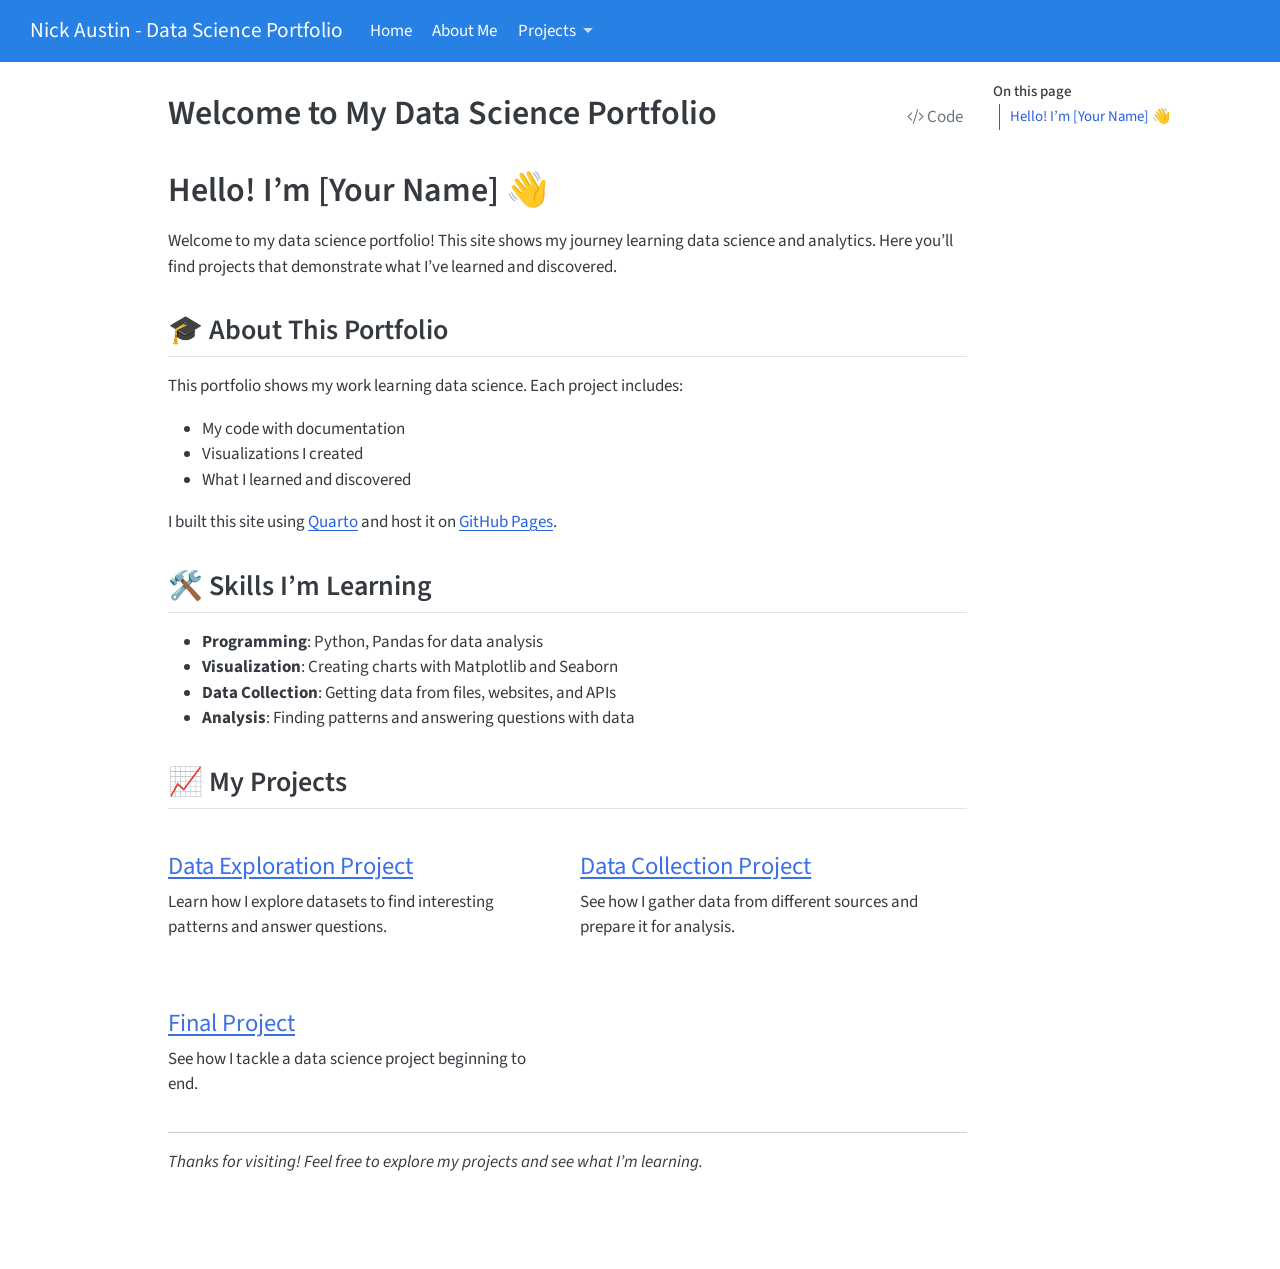
==== docs/index.html @ 503a056e "Updated name + basic info" ====
<!DOCTYPE html>
<html xmlns="http://www.w3.org/1999/xhtml" lang="en" xml:lang="en"><head>

<meta charset="utf-8">
<meta name="generator" content="quarto-1.8.27">

<meta name="viewport" content="width=device-width, initial-scale=1.0, user-scalable=yes">


<title>Welcome to My Data Science Portfolio – Nick Austin - Data Science Portfolio</title>
<style>
code{white-space: pre-wrap;}
span.smallcaps{font-variant: small-caps;}
div.columns{display: flex; gap: min(4vw, 1.5em);}
div.column{flex: auto; overflow-x: auto;}
div.hanging-indent{margin-left: 1.5em; text-indent: -1.5em;}
ul.task-list{list-style: none;}
ul.task-list li input[type="checkbox"] {
  width: 0.8em;
  margin: 0 0.8em 0.2em -1em; /* quarto-specific, see https://github.com/quarto-dev/quarto-cli/issues/4556 */ 
  vertical-align: middle;
}
/* CSS for syntax highlighting */
html { -webkit-text-size-adjust: 100%; }
pre > code.sourceCode { white-space: pre; position: relative; }
pre > code.sourceCode > span { display: inline-block; line-height: 1.25; }
pre > code.sourceCode > span:empty { height: 1.2em; }
.sourceCode { overflow: visible; }
code.sourceCode > span { color: inherit; text-decoration: inherit; }
div.sourceCode { margin: 1em 0; }
pre.sourceCode { margin: 0; }
@media screen {
div.sourceCode { overflow: auto; }
}
@media print {
pre > code.sourceCode { white-space: pre-wrap; }
pre > code.sourceCode > span { text-indent: -5em; padding-left: 5em; }
}
pre.numberSource code
  { counter-reset: source-line 0; }
pre.numberSource code > span
  { position: relative; left: -4em; counter-increment: source-line; }
pre.numberSource code > span > a:first-child::before
  { content: counter(source-line);
    position: relative; left: -1em; text-align: right; vertical-align: baseline;
    border: none; display: inline-block;
    -webkit-touch-callout: none; -webkit-user-select: none;
    -khtml-user-select: none; -moz-user-select: none;
    -ms-user-select: none; user-select: none;
    padding: 0 4px; width: 4em;
  }
pre.numberSource { margin-left: 3em;  padding-left: 4px; }
div.sourceCode
  {   }
@media screen {
pre > code.sourceCode > span > a:first-child::before { text-decoration: underline; }
}
</style>


<script src="site_libs/quarto-nav/quarto-nav.js"></script>
<script src="site_libs/quarto-nav/headroom.min.js"></script>
<script src="site_libs/clipboard/clipboard.min.js"></script>
<script src="site_libs/quarto-search/autocomplete.umd.js"></script>
<script src="site_libs/quarto-search/fuse.min.js"></script>
<script src="site_libs/quarto-search/quarto-search.js"></script>
<meta name="quarto:offset" content="./">
<script src="site_libs/quarto-html/quarto.js" type="module"></script>
<script src="site_libs/quarto-html/tabsets/tabsets.js" type="module"></script>
<script src="site_libs/quarto-html/axe/axe-check.js" type="module"></script>
<script src="site_libs/quarto-html/popper.min.js"></script>
<script src="site_libs/quarto-html/tippy.umd.min.js"></script>
<script src="site_libs/quarto-html/anchor.min.js"></script>
<link href="site_libs/quarto-html/tippy.css" rel="stylesheet">
<link href="site_libs/quarto-html/quarto-syntax-highlighting-ed96de9b727972fe78a7b5d16c58bf87.css" rel="stylesheet" id="quarto-text-highlighting-styles">
<script src="site_libs/bootstrap/bootstrap.min.js"></script>
<link href="site_libs/bootstrap/bootstrap-icons.css" rel="stylesheet">
<link href="site_libs/bootstrap/bootstrap-f245066ca199b7326ac6b360085ddf3a.min.css" rel="stylesheet" append-hash="true" id="quarto-bootstrap" data-mode="light">
<script id="quarto-search-options" type="application/json">{
  "location": "navbar",
  "copy-button": false,
  "collapse-after": 3,
  "panel-placement": "end",
  "type": "overlay",
  "limit": 50,
  "keyboard-shortcut": [
    "f",
    "/",
    "s"
  ],
  "show-item-context": false,
  "language": {
    "search-no-results-text": "No results",
    "search-matching-documents-text": "matching documents",
    "search-copy-link-title": "Copy link to search",
    "search-hide-matches-text": "Hide additional matches",
    "search-more-match-text": "more match in this document",
    "search-more-matches-text": "more matches in this document",
    "search-clear-button-title": "Clear",
    "search-text-placeholder": "",
    "search-detached-cancel-button-title": "Cancel",
    "search-submit-button-title": "Submit",
    "search-label": "Search"
  }
}</script>


<link rel="stylesheet" href="styles.css">
</head>

<body class="nav-fixed quarto-light">

<div id="quarto-search-results"></div>
  <header id="quarto-header" class="headroom fixed-top">
    <nav class="navbar navbar-expand-lg " data-bs-theme="dark">
      <div class="navbar-container container-fluid">
      <div class="navbar-brand-container mx-auto">
    <a class="navbar-brand" href="./index.html">
    <span class="navbar-title">Nick Austin - Data Science Portfolio</span>
    </a>
  </div>
            <div id="quarto-search" class="" title="Search"></div>
          <button class="navbar-toggler" type="button" data-bs-toggle="collapse" data-bs-target="#navbarCollapse" aria-controls="navbarCollapse" role="menu" aria-expanded="false" aria-label="Toggle navigation" onclick="if (window.quartoToggleHeadroom) { window.quartoToggleHeadroom(); }">
  <span class="navbar-toggler-icon"></span>
</button>
          <div class="collapse navbar-collapse" id="navbarCollapse">
            <ul class="navbar-nav navbar-nav-scroll me-auto">
  <li class="nav-item">
    <a class="nav-link active" href="./index.html" aria-current="page"> 
<span class="menu-text">Home</span></a>
  </li>  
  <li class="nav-item">
    <a class="nav-link" href="./about.html"> 
<span class="menu-text">About Me</span></a>
  </li>  
  <li class="nav-item dropdown ">
    <a class="nav-link dropdown-toggle" href="#" id="nav-menu-projects" role="link" data-bs-toggle="dropdown" aria-expanded="false">
 <span class="menu-text">Projects</span>
    </a>
    <ul class="dropdown-menu" aria-labelledby="nav-menu-projects">    
        <li>
    <a class="dropdown-item" href="./projects/index.md">
 <span class="dropdown-text">All Projects</span></a>
  </li>  
        <li><hr class="dropdown-divider"></li>
        <li>
    <a class="dropdown-item" href="./projects/eda.html">
 <span class="dropdown-text">Exploratory Data Analysis</span></a>
  </li>  
        <li>
    <a class="dropdown-item" href="./projects/data-acquisition.html">
 <span class="dropdown-text">Data Acquisition</span></a>
  </li>  
        <li>
    <a class="dropdown-item" href="./projects/final-project.html">
 <span class="dropdown-text">Final Project</span></a>
  </li>  
    </ul>
  </li>
</ul>
            <ul class="navbar-nav navbar-nav-scroll ms-auto">
  <li class="nav-item compact">
    <a class="nav-link" href="https://github.com/nraustin"> <i class="bi bi-github" role="img">
</i> 
<span class="menu-text"></span></a>
  </li>  
  <li class="nav-item compact">
    <a class="nav-link" href="https://linkedin.com/in/your-profile"> <i class="bi bi-linkedin" role="img">
</i> 
<span class="menu-text"></span></a>
  </li>  
</ul>
          </div> <!-- /navcollapse -->
            <div class="quarto-navbar-tools">
</div>
      </div> <!-- /container-fluid -->
    </nav>
</header>
<!-- content -->
<div id="quarto-content" class="quarto-container page-columns page-rows-contents page-layout-article page-navbar">
<!-- sidebar -->
<!-- margin-sidebar -->
    <div id="quarto-margin-sidebar" class="sidebar margin-sidebar">
        <nav id="TOC" role="doc-toc" class="toc-active">
    <h2 id="toc-title">On this page</h2>
   
  <ul>
  <li><a href="#hello-im-your-name" id="toc-hello-im-your-name" class="nav-link active" data-scroll-target="#hello-im-your-name">Hello! I’m [Your Name] 👋</a>
  <ul class="collapse">
  <li><a href="#about-this-portfolio" id="toc-about-this-portfolio" class="nav-link" data-scroll-target="#about-this-portfolio">🎓 About This Portfolio</a></li>
  <li><a href="#skills-im-learning" id="toc-skills-im-learning" class="nav-link" data-scroll-target="#skills-im-learning">🛠️ Skills I’m Learning</a></li>
  <li><a href="#my-projects" id="toc-my-projects" class="nav-link" data-scroll-target="#my-projects">📈 My Projects</a></li>
  </ul></li>
  </ul>
</nav>
    </div>
<!-- main -->
<main class="content" id="quarto-document-content">

<header id="title-block-header" class="quarto-title-block default">
<div class="quarto-title">
<div class="quarto-title-block"><div><h1 class="title">Welcome to My Data Science Portfolio</h1><button type="button" class="btn code-tools-button" id="quarto-code-tools-source"><i class="bi"></i> Code</button></div></div>
</div>



<div class="quarto-title-meta">

    
  
    
  </div>
  


</header>


<section id="hello-im-your-name" class="level1">
<h1>Hello! I’m [Your Name] 👋</h1>
<p>Welcome to my data science portfolio! This site shows my journey learning data science and analytics. Here you’ll find projects that demonstrate what I’ve learned and discovered.</p>
<section id="about-this-portfolio" class="level2">
<h2 class="anchored" data-anchor-id="about-this-portfolio">🎓 About This Portfolio</h2>
<p>This portfolio shows my work learning data science. Each project includes:</p>
<ul>
<li>My code with documentation</li>
<li>Visualizations I created</li>
<li>What I learned and discovered</li>
</ul>
<p>I built this site using <a href="https://quarto.org/">Quarto</a> and host it on <a href="https://pages.github.com/">GitHub Pages</a>.</p>
</section>
<section id="skills-im-learning" class="level2">
<h2 class="anchored" data-anchor-id="skills-im-learning">🛠️ Skills I’m Learning</h2>
<ul>
<li><strong>Programming</strong>: Python, Pandas for data analysis</li>
<li><strong>Visualization</strong>: Creating charts with Matplotlib and Seaborn</li>
<li><strong>Data Collection</strong>: Getting data from files, websites, and APIs</li>
<li><strong>Analysis</strong>: Finding patterns and answering questions with data</li>
</ul>
</section>
<section id="my-projects" class="level2">
<h2 class="anchored" data-anchor-id="my-projects">📈 My Projects</h2>
<div class="grid">
<section id="data-exploration-project" class="level3 g-col-6">
<h3 class="anchored" data-anchor-id="data-exploration-project"><a href="./projects/eda.html">Data Exploration Project</a></h3>
<p>Learn how I explore datasets to find interesting patterns and answer questions.</p>
</section>
<section id="data-collection-project" class="level3 g-col-6">
<h3 class="anchored" data-anchor-id="data-collection-project"><a href="./projects/data-acquisition.html">Data Collection Project</a></h3>
<p>See how I gather data from different sources and prepare it for analysis.</p>
</section>
<section id="final-project" class="level3 g-col-6">
<h3 class="anchored" data-anchor-id="final-project"><a href="./projects/final-project.html">Final Project</a></h3>
<p>See how I tackle a data science project beginning to end.</p>
</section>
</div>
<hr>
<p><em>Thanks for visiting! Feel free to explore my projects and see what I’m learning.</em></p>


<!-- -->

</section>
</section>

</main> <!-- /main -->
<script id="quarto-html-after-body" type="application/javascript">
  window.document.addEventListener("DOMContentLoaded", function (event) {
    const icon = "";
    const anchorJS = new window.AnchorJS();
    anchorJS.options = {
      placement: 'right',
      icon: icon
    };
    anchorJS.add('.anchored');
    const isCodeAnnotation = (el) => {
      for (const clz of el.classList) {
        if (clz.startsWith('code-annotation-')) {                     
          return true;
        }
      }
      return false;
    }
    const onCopySuccess = function(e) {
      // button target
      const button = e.trigger;
      // don't keep focus
      button.blur();
      // flash "checked"
      button.classList.add('code-copy-button-checked');
      var currentTitle = button.getAttribute("title");
      button.setAttribute("title", "Copied!");
      let tooltip;
      if (window.bootstrap) {
        button.setAttribute("data-bs-toggle", "tooltip");
        button.setAttribute("data-bs-placement", "left");
        button.setAttribute("data-bs-title", "Copied!");
        tooltip = new bootstrap.Tooltip(button, 
          { trigger: "manual", 
            customClass: "code-copy-button-tooltip",
            offset: [0, -8]});
        tooltip.show();    
      }
      setTimeout(function() {
        if (tooltip) {
          tooltip.hide();
          button.removeAttribute("data-bs-title");
          button.removeAttribute("data-bs-toggle");
          button.removeAttribute("data-bs-placement");
        }
        button.setAttribute("title", currentTitle);
        button.classList.remove('code-copy-button-checked');
      }, 1000);
      // clear code selection
      e.clearSelection();
    }
    const getTextToCopy = function(trigger) {
      const outerScaffold = trigger.parentElement.cloneNode(true);
      const codeEl = outerScaffold.querySelector('code');
      for (const childEl of codeEl.children) {
        if (isCodeAnnotation(childEl)) {
          childEl.remove();
        }
      }
      return codeEl.innerText;
    }
    const clipboard = new window.ClipboardJS('.code-copy-button:not([data-in-quarto-modal])', {
      text: getTextToCopy
    });
    clipboard.on('success', onCopySuccess);
    if (window.document.getElementById('quarto-embedded-source-code-modal')) {
      const clipboardModal = new window.ClipboardJS('.code-copy-button[data-in-quarto-modal]', {
        text: getTextToCopy,
        container: window.document.getElementById('quarto-embedded-source-code-modal')
      });
      clipboardModal.on('success', onCopySuccess);
    }
    const viewSource = window.document.getElementById('quarto-view-source') ||
                       window.document.getElementById('quarto-code-tools-source');
    if (viewSource) {
      const sourceUrl = viewSource.getAttribute("data-quarto-source-url");
      viewSource.addEventListener("click", function(e) {
        if (sourceUrl) {
          // rstudio viewer pane
          if (/\bcapabilities=\b/.test(window.location)) {
            window.open(sourceUrl);
          } else {
            window.location.href = sourceUrl;
          }
        } else {
          const modal = new bootstrap.Modal(document.getElementById('quarto-embedded-source-code-modal'));
          modal.show();
        }
        return false;
      });
    }
    function toggleCodeHandler(show) {
      return function(e) {
        const detailsSrc = window.document.querySelectorAll(".cell > details > .sourceCode");
        for (let i=0; i<detailsSrc.length; i++) {
          const details = detailsSrc[i].parentElement;
          if (show) {
            details.open = true;
          } else {
            details.removeAttribute("open");
          }
        }
        const cellCodeDivs = window.document.querySelectorAll(".cell > .sourceCode");
        const fromCls = show ? "hidden" : "unhidden";
        const toCls = show ? "unhidden" : "hidden";
        for (let i=0; i<cellCodeDivs.length; i++) {
          const codeDiv = cellCodeDivs[i];
          if (codeDiv.classList.contains(fromCls)) {
            codeDiv.classList.remove(fromCls);
            codeDiv.classList.add(toCls);
          } 
        }
        return false;
      }
    }
    const hideAllCode = window.document.getElementById("quarto-hide-all-code");
    if (hideAllCode) {
      hideAllCode.addEventListener("click", toggleCodeHandler(false));
    }
    const showAllCode = window.document.getElementById("quarto-show-all-code");
    if (showAllCode) {
      showAllCode.addEventListener("click", toggleCodeHandler(true));
    }
      var localhostRegex = new RegExp(/^(?:http|https):\/\/localhost\:?[0-9]*\//);
      var mailtoRegex = new RegExp(/^mailto:/);
        var filterRegex = new RegExp('/' + window.location.host + '/');
      var isInternal = (href) => {
          return filterRegex.test(href) || localhostRegex.test(href) || mailtoRegex.test(href);
      }
      // Inspect non-navigation links and adorn them if external
     var links = window.document.querySelectorAll('a[href]:not(.nav-link):not(.navbar-brand):not(.toc-action):not(.sidebar-link):not(.sidebar-item-toggle):not(.pagination-link):not(.no-external):not([aria-hidden]):not(.dropdown-item):not(.quarto-navigation-tool):not(.about-link)');
      for (var i=0; i<links.length; i++) {
        const link = links[i];
        if (!isInternal(link.href)) {
          // undo the damage that might have been done by quarto-nav.js in the case of
          // links that we want to consider external
          if (link.dataset.originalHref !== undefined) {
            link.href = link.dataset.originalHref;
          }
        }
      }
    function tippyHover(el, contentFn, onTriggerFn, onUntriggerFn) {
      const config = {
        allowHTML: true,
        maxWidth: 500,
        delay: 100,
        arrow: false,
        appendTo: function(el) {
            return el.parentElement;
        },
        interactive: true,
        interactiveBorder: 10,
        theme: 'quarto',
        placement: 'bottom-start',
      };
      if (contentFn) {
        config.content = contentFn;
      }
      if (onTriggerFn) {
        config.onTrigger = onTriggerFn;
      }
      if (onUntriggerFn) {
        config.onUntrigger = onUntriggerFn;
      }
      window.tippy(el, config); 
    }
    const noterefs = window.document.querySelectorAll('a[role="doc-noteref"]');
    for (var i=0; i<noterefs.length; i++) {
      const ref = noterefs[i];
      tippyHover(ref, function() {
        // use id or data attribute instead here
        let href = ref.getAttribute('data-footnote-href') || ref.getAttribute('href');
        try { href = new URL(href).hash; } catch {}
        const id = href.replace(/^#\/?/, "");
        const note = window.document.getElementById(id);
        if (note) {
          return note.innerHTML;
        } else {
          return "";
        }
      });
    }
    const xrefs = window.document.querySelectorAll('a.quarto-xref');
    const processXRef = (id, note) => {
      // Strip column container classes
      const stripColumnClz = (el) => {
        el.classList.remove("page-full", "page-columns");
        if (el.children) {
          for (const child of el.children) {
            stripColumnClz(child);
          }
        }
      }
      stripColumnClz(note)
      if (id === null || id.startsWith('sec-')) {
        // Special case sections, only their first couple elements
        const container = document.createElement("div");
        if (note.children && note.children.length > 2) {
          container.appendChild(note.children[0].cloneNode(true));
          for (let i = 1; i < note.children.length; i++) {
            const child = note.children[i];
            if (child.tagName === "P" && child.innerText === "") {
              continue;
            } else {
              container.appendChild(child.cloneNode(true));
              break;
            }
          }
          if (window.Quarto?.typesetMath) {
            window.Quarto.typesetMath(container);
          }
          return container.innerHTML
        } else {
          if (window.Quarto?.typesetMath) {
            window.Quarto.typesetMath(note);
          }
          return note.innerHTML;
        }
      } else {
        // Remove any anchor links if they are present
        const anchorLink = note.querySelector('a.anchorjs-link');
        if (anchorLink) {
          anchorLink.remove();
        }
        if (window.Quarto?.typesetMath) {
          window.Quarto.typesetMath(note);
        }
        if (note.classList.contains("callout")) {
          return note.outerHTML;
        } else {
          return note.innerHTML;
        }
      }
    }
    for (var i=0; i<xrefs.length; i++) {
      const xref = xrefs[i];
      tippyHover(xref, undefined, function(instance) {
        instance.disable();
        let url = xref.getAttribute('href');
        let hash = undefined; 
        if (url.startsWith('#')) {
          hash = url;
        } else {
          try { hash = new URL(url).hash; } catch {}
        }
        if (hash) {
          const id = hash.replace(/^#\/?/, "");
          const note = window.document.getElementById(id);
          if (note !== null) {
            try {
              const html = processXRef(id, note.cloneNode(true));
              instance.setContent(html);
            } finally {
              instance.enable();
              instance.show();
            }
          } else {
            // See if we can fetch this
            fetch(url.split('#')[0])
            .then(res => res.text())
            .then(html => {
              const parser = new DOMParser();
              const htmlDoc = parser.parseFromString(html, "text/html");
              const note = htmlDoc.getElementById(id);
              if (note !== null) {
                const html = processXRef(id, note);
                instance.setContent(html);
              } 
            }).finally(() => {
              instance.enable();
              instance.show();
            });
          }
        } else {
          // See if we can fetch a full url (with no hash to target)
          // This is a special case and we should probably do some content thinning / targeting
          fetch(url)
          .then(res => res.text())
          .then(html => {
            const parser = new DOMParser();
            const htmlDoc = parser.parseFromString(html, "text/html");
            const note = htmlDoc.querySelector('main.content');
            if (note !== null) {
              // This should only happen for chapter cross references
              // (since there is no id in the URL)
              // remove the first header
              if (note.children.length > 0 && note.children[0].tagName === "HEADER") {
                note.children[0].remove();
              }
              const html = processXRef(null, note);
              instance.setContent(html);
            } 
          }).finally(() => {
            instance.enable();
            instance.show();
          });
        }
      }, function(instance) {
      });
    }
        let selectedAnnoteEl;
        const selectorForAnnotation = ( cell, annotation) => {
          let cellAttr = 'data-code-cell="' + cell + '"';
          let lineAttr = 'data-code-annotation="' +  annotation + '"';
          const selector = 'span[' + cellAttr + '][' + lineAttr + ']';
          return selector;
        }
        const selectCodeLines = (annoteEl) => {
          const doc = window.document;
          const targetCell = annoteEl.getAttribute("data-target-cell");
          const targetAnnotation = annoteEl.getAttribute("data-target-annotation");
          const annoteSpan = window.document.querySelector(selectorForAnnotation(targetCell, targetAnnotation));
          const lines = annoteSpan.getAttribute("data-code-lines").split(",");
          const lineIds = lines.map((line) => {
            return targetCell + "-" + line;
          })
          let top = null;
          let height = null;
          let parent = null;
          if (lineIds.length > 0) {
              //compute the position of the single el (top and bottom and make a div)
              const el = window.document.getElementById(lineIds[0]);
              top = el.offsetTop;
              height = el.offsetHeight;
              parent = el.parentElement.parentElement;
            if (lineIds.length > 1) {
              const lastEl = window.document.getElementById(lineIds[lineIds.length - 1]);
              const bottom = lastEl.offsetTop + lastEl.offsetHeight;
              height = bottom - top;
            }
            if (top !== null && height !== null && parent !== null) {
              // cook up a div (if necessary) and position it 
              let div = window.document.getElementById("code-annotation-line-highlight");
              if (div === null) {
                div = window.document.createElement("div");
                div.setAttribute("id", "code-annotation-line-highlight");
                div.style.position = 'absolute';
                parent.appendChild(div);
              }
              div.style.top = top - 2 + "px";
              div.style.height = height + 4 + "px";
              div.style.left = 0;
              let gutterDiv = window.document.getElementById("code-annotation-line-highlight-gutter");
              if (gutterDiv === null) {
                gutterDiv = window.document.createElement("div");
                gutterDiv.setAttribute("id", "code-annotation-line-highlight-gutter");
                gutterDiv.style.position = 'absolute';
                const codeCell = window.document.getElementById(targetCell);
                const gutter = codeCell.querySelector('.code-annotation-gutter');
                gutter.appendChild(gutterDiv);
              }
              gutterDiv.style.top = top - 2 + "px";
              gutterDiv.style.height = height + 4 + "px";
            }
            selectedAnnoteEl = annoteEl;
          }
        };
        const unselectCodeLines = () => {
          const elementsIds = ["code-annotation-line-highlight", "code-annotation-line-highlight-gutter"];
          elementsIds.forEach((elId) => {
            const div = window.document.getElementById(elId);
            if (div) {
              div.remove();
            }
          });
          selectedAnnoteEl = undefined;
        };
          // Handle positioning of the toggle
      window.addEventListener(
        "resize",
        throttle(() => {
          elRect = undefined;
          if (selectedAnnoteEl) {
            selectCodeLines(selectedAnnoteEl);
          }
        }, 10)
      );
      function throttle(fn, ms) {
      let throttle = false;
      let timer;
        return (...args) => {
          if(!throttle) { // first call gets through
              fn.apply(this, args);
              throttle = true;
          } else { // all the others get throttled
              if(timer) clearTimeout(timer); // cancel #2
              timer = setTimeout(() => {
                fn.apply(this, args);
                timer = throttle = false;
              }, ms);
          }
        };
      }
        // Attach click handler to the DT
        const annoteDls = window.document.querySelectorAll('dt[data-target-cell]');
        for (const annoteDlNode of annoteDls) {
          annoteDlNode.addEventListener('click', (event) => {
            const clickedEl = event.target;
            if (clickedEl !== selectedAnnoteEl) {
              unselectCodeLines();
              const activeEl = window.document.querySelector('dt[data-target-cell].code-annotation-active');
              if (activeEl) {
                activeEl.classList.remove('code-annotation-active');
              }
              selectCodeLines(clickedEl);
              clickedEl.classList.add('code-annotation-active');
            } else {
              // Unselect the line
              unselectCodeLines();
              clickedEl.classList.remove('code-annotation-active');
            }
          });
        }
    const findCites = (el) => {
      const parentEl = el.parentElement;
      if (parentEl) {
        const cites = parentEl.dataset.cites;
        if (cites) {
          return {
            el,
            cites: cites.split(' ')
          };
        } else {
          return findCites(el.parentElement)
        }
      } else {
        return undefined;
      }
    };
    var bibliorefs = window.document.querySelectorAll('a[role="doc-biblioref"]');
    for (var i=0; i<bibliorefs.length; i++) {
      const ref = bibliorefs[i];
      const citeInfo = findCites(ref);
      if (citeInfo) {
        tippyHover(citeInfo.el, function() {
          var popup = window.document.createElement('div');
          citeInfo.cites.forEach(function(cite) {
            var citeDiv = window.document.createElement('div');
            citeDiv.classList.add('hanging-indent');
            citeDiv.classList.add('csl-entry');
            var biblioDiv = window.document.getElementById('ref-' + cite);
            if (biblioDiv) {
              citeDiv.innerHTML = biblioDiv.innerHTML;
            }
            popup.appendChild(citeDiv);
          });
          return popup.innerHTML;
        });
      }
    }
  });
  </script><div class="modal fade" id="quarto-embedded-source-code-modal" tabindex="-1" aria-labelledby="quarto-embedded-source-code-modal-label" aria-hidden="true"><div class="modal-dialog modal-dialog-scrollable"><div class="modal-content"><div class="modal-header"><h5 class="modal-title" id="quarto-embedded-source-code-modal-label">Source Code</h5><button class="btn-close" data-bs-dismiss="modal"></button></div><div class="modal-body"><div class="">
<div class="code-copy-outer-scaffold"><div class="sourceCode" id="cb1" data-shortcodes="false"><pre class="sourceCode markdown code-with-copy"><code class="sourceCode markdown"><span id="cb1-1"><a href="#cb1-1" aria-hidden="true" tabindex="-1"></a><span class="co">---</span></span>
<span id="cb1-2"><a href="#cb1-2" aria-hidden="true" tabindex="-1"></a><span class="an">title:</span><span class="co"> "Welcome to My Data Science Portfolio"</span></span>
<span id="cb1-3"><a href="#cb1-3" aria-hidden="true" tabindex="-1"></a><span class="co">---</span></span>
<span id="cb1-4"><a href="#cb1-4" aria-hidden="true" tabindex="-1"></a></span>
<span id="cb1-5"><a href="#cb1-5" aria-hidden="true" tabindex="-1"></a><span class="fu"># Hello! I'm [Your Name] 👋</span></span>
<span id="cb1-6"><a href="#cb1-6" aria-hidden="true" tabindex="-1"></a></span>
<span id="cb1-7"><a href="#cb1-7" aria-hidden="true" tabindex="-1"></a>Welcome to my data science portfolio! This site shows my journey learning data science and analytics. Here you'll find projects that demonstrate what I've learned and discovered.</span>
<span id="cb1-8"><a href="#cb1-8" aria-hidden="true" tabindex="-1"></a></span>
<span id="cb1-9"><a href="#cb1-9" aria-hidden="true" tabindex="-1"></a><span class="fu">## 🎓 About This Portfolio</span></span>
<span id="cb1-10"><a href="#cb1-10" aria-hidden="true" tabindex="-1"></a></span>
<span id="cb1-11"><a href="#cb1-11" aria-hidden="true" tabindex="-1"></a>This portfolio shows my work learning data science. Each project includes:</span>
<span id="cb1-12"><a href="#cb1-12" aria-hidden="true" tabindex="-1"></a></span>
<span id="cb1-13"><a href="#cb1-13" aria-hidden="true" tabindex="-1"></a><span class="ss">- </span>My code with documentation</span>
<span id="cb1-14"><a href="#cb1-14" aria-hidden="true" tabindex="-1"></a><span class="ss">- </span>Visualizations I created</span>
<span id="cb1-15"><a href="#cb1-15" aria-hidden="true" tabindex="-1"></a><span class="ss">- </span>What I learned and discovered</span>
<span id="cb1-16"><a href="#cb1-16" aria-hidden="true" tabindex="-1"></a></span>
<span id="cb1-17"><a href="#cb1-17" aria-hidden="true" tabindex="-1"></a>I built this site using <span class="co">[</span><span class="ot">Quarto</span><span class="co">](https://quarto.org/)</span> and host it on <span class="co">[</span><span class="ot">GitHub Pages</span><span class="co">](https://pages.github.com/)</span>.</span>
<span id="cb1-18"><a href="#cb1-18" aria-hidden="true" tabindex="-1"></a></span>
<span id="cb1-19"><a href="#cb1-19" aria-hidden="true" tabindex="-1"></a><span class="fu">## 🛠️ Skills I'm Learning</span></span>
<span id="cb1-20"><a href="#cb1-20" aria-hidden="true" tabindex="-1"></a></span>
<span id="cb1-21"><a href="#cb1-21" aria-hidden="true" tabindex="-1"></a><span class="ss">- </span>**Programming**: Python, Pandas for data analysis</span>
<span id="cb1-22"><a href="#cb1-22" aria-hidden="true" tabindex="-1"></a><span class="ss">- </span>**Visualization**: Creating charts with Matplotlib and Seaborn</span>
<span id="cb1-23"><a href="#cb1-23" aria-hidden="true" tabindex="-1"></a><span class="ss">- </span>**Data Collection**: Getting data from files, websites, and APIs</span>
<span id="cb1-24"><a href="#cb1-24" aria-hidden="true" tabindex="-1"></a><span class="ss">- </span>**Analysis**: Finding patterns and answering questions with data</span>
<span id="cb1-25"><a href="#cb1-25" aria-hidden="true" tabindex="-1"></a></span>
<span id="cb1-26"><a href="#cb1-26" aria-hidden="true" tabindex="-1"></a><span class="fu">## 📈 My Projects</span></span>
<span id="cb1-27"><a href="#cb1-27" aria-hidden="true" tabindex="-1"></a></span>
<span id="cb1-28"><a href="#cb1-28" aria-hidden="true" tabindex="-1"></a>::: {.grid}</span>
<span id="cb1-29"><a href="#cb1-29" aria-hidden="true" tabindex="-1"></a></span>
<span id="cb1-30"><a href="#cb1-30" aria-hidden="true" tabindex="-1"></a>::: {.g-col-6}</span>
<span id="cb1-31"><a href="#cb1-31" aria-hidden="true" tabindex="-1"></a><span class="fu">### [Data Exploration Project](projects/eda.qmd)</span></span>
<span id="cb1-32"><a href="#cb1-32" aria-hidden="true" tabindex="-1"></a>Learn how I explore datasets to find interesting patterns and answer questions.</span>
<span id="cb1-33"><a href="#cb1-33" aria-hidden="true" tabindex="-1"></a>:::</span>
<span id="cb1-34"><a href="#cb1-34" aria-hidden="true" tabindex="-1"></a></span>
<span id="cb1-35"><a href="#cb1-35" aria-hidden="true" tabindex="-1"></a>::: {.g-col-6}</span>
<span id="cb1-36"><a href="#cb1-36" aria-hidden="true" tabindex="-1"></a><span class="fu">### [Data Collection Project](projects/data-acquisition.qmd)</span></span>
<span id="cb1-37"><a href="#cb1-37" aria-hidden="true" tabindex="-1"></a>See how I gather data from different sources and prepare it for analysis.</span>
<span id="cb1-38"><a href="#cb1-38" aria-hidden="true" tabindex="-1"></a>:::</span>
<span id="cb1-39"><a href="#cb1-39" aria-hidden="true" tabindex="-1"></a></span>
<span id="cb1-40"><a href="#cb1-40" aria-hidden="true" tabindex="-1"></a>::: {.g-col-6}</span>
<span id="cb1-41"><a href="#cb1-41" aria-hidden="true" tabindex="-1"></a><span class="fu">### [Final Project](projects/final-project.qmd)</span></span>
<span id="cb1-42"><a href="#cb1-42" aria-hidden="true" tabindex="-1"></a>See how I tackle a data science project beginning to end.</span>
<span id="cb1-43"><a href="#cb1-43" aria-hidden="true" tabindex="-1"></a>:::</span>
<span id="cb1-44"><a href="#cb1-44" aria-hidden="true" tabindex="-1"></a></span>
<span id="cb1-45"><a href="#cb1-45" aria-hidden="true" tabindex="-1"></a>:::</span>
<span id="cb1-46"><a href="#cb1-46" aria-hidden="true" tabindex="-1"></a></span>
<span id="cb1-47"><a href="#cb1-47" aria-hidden="true" tabindex="-1"></a>---</span>
<span id="cb1-48"><a href="#cb1-48" aria-hidden="true" tabindex="-1"></a></span>
<span id="cb1-49"><a href="#cb1-49" aria-hidden="true" tabindex="-1"></a>*Thanks for visiting! Feel free to explore my projects and see what I'm learning.*</span></code></pre></div><button title="Copy to Clipboard" class="code-copy-button" data-in-quarto-modal=""><i class="bi"></i></button></div>
</div></div></div></div></div>
</div> <!-- /content -->




</body></html>
---- docs/site_libs/quarto-html/quarto-syntax-highlighting-ed96de9b727972fe78a7b5d16c58bf87.css ----
/* quarto syntax highlight colors */
:root {
  --quarto-hl-ot-color: #003B4F;
  --quarto-hl-at-color: #657422;
  --quarto-hl-ss-color: #20794D;
  --quarto-hl-an-color: #5E5E5E;
  --quarto-hl-fu-color: #4758AB;
  --quarto-hl-st-color: #20794D;
  --quarto-hl-cf-color: #003B4F;
  --quarto-hl-op-color: #5E5E5E;
  --quarto-hl-er-color: #AD0000;
  --quarto-hl-bn-color: #AD0000;
  --quarto-hl-al-color: #AD0000;
  --quarto-hl-va-color: #111111;
  --quarto-hl-bu-color: inherit;
  --quarto-hl-ex-color: inherit;
  --quarto-hl-pp-color: #AD0000;
  --quarto-hl-in-color: #5E5E5E;
  --quarto-hl-vs-color: #20794D;
  --quarto-hl-wa-color: #5E5E5E;
  --quarto-hl-do-color: #5E5E5E;
  --quarto-hl-im-color: #00769E;
  --quarto-hl-ch-color: #20794D;
  --quarto-hl-dt-color: #AD0000;
  --quarto-hl-fl-color: #AD0000;
  --quarto-hl-co-color: #5E5E5E;
  --quarto-hl-cv-color: #5E5E5E;
  --quarto-hl-cn-color: #8f5902;
  --quarto-hl-sc-color: #5E5E5E;
  --quarto-hl-dv-color: #AD0000;
  --quarto-hl-kw-color: #003B4F;
}

/* other quarto variables */
:root {
  --quarto-font-monospace: SFMono-Regular, Menlo, Monaco, Consolas, "Liberation Mono", "Courier New", monospace;
}

/* syntax highlight based on Pandoc's rules */
pre > code.sourceCode > span {
  color: #003B4F;
}

code.sourceCode > span {
  color: #003B4F;
}

div.sourceCode,
div.sourceCode pre.sourceCode {
  color: #003B4F;
}

/* Normal */
code span {
  color: #003B4F;
}

/* Alert */
code span.al {
  color: #AD0000;
  font-style: inherit;
}

/* Annotation */
code span.an {
  color: #5E5E5E;
  font-style: inherit;
}

/* Attribute */
code span.at {
  color: #657422;
  font-style: inherit;
}

/* BaseN */
code span.bn {
  color: #AD0000;
  font-style: inherit;
}

/* BuiltIn */
code span.bu {
  font-style: inherit;
}

/* ControlFlow */
code span.cf {
  color: #003B4F;
  font-weight: bold;
  font-style: inherit;
}

/* Char */
code span.ch {
  color: #20794D;
  font-style: inherit;
}

/* Constant */
code span.cn {
  color: #8f5902;
  font-style: inherit;
}

/* Comment */
code span.co {
  color: #5E5E5E;
  font-style: inherit;
}

/* CommentVar */
code span.cv {
  color: #5E5E5E;
  font-style: italic;
}

/* Documentation */
code span.do {
  color: #5E5E5E;
  font-style: italic;
}

/* DataType */
code span.dt {
  color: #AD0000;
  font-style: inherit;
}

/* DecVal */
code span.dv {
  color: #AD0000;
  font-style: inherit;
}

/* Error */
code span.er {
  color: #AD0000;
  font-style: inherit;
}

/* Extension */
code span.ex {
  font-style: inherit;
}

/* Float */
code span.fl {
  color: #AD0000;
  font-style: inherit;
}

/* Function */
code span.fu {
  color: #4758AB;
  font-style: inherit;
}

/* Import */
code span.im {
  color: #00769E;
  font-style: inherit;
}

/* Information */
code span.in {
  color: #5E5E5E;
  font-style: inherit;
}

/* Keyword */
code span.kw {
  color: #003B4F;
  font-weight: bold;
  font-style: inherit;
}

/* Operator */
code span.op {
  color: #5E5E5E;
  font-style: inherit;
}

/* Other */
code span.ot {
  color: #003B4F;
  font-style: inherit;
}

/* Preprocessor */
code span.pp {
  color: #AD0000;
  font-style: inherit;
}

/* SpecialChar */
code span.sc {
  color: #5E5E5E;
  font-style: inherit;
}

/* SpecialString */
code span.ss {
  color: #20794D;
  font-style: inherit;
}

/* String */
code span.st {
  color: #20794D;
  font-style: inherit;
}

/* Variable */
code span.va {
  color: #111111;
  font-style: inherit;
}

/* VerbatimString */
code span.vs {
  color: #20794D;
  font-style: inherit;
}

/* Warning */
code span.wa {
  color: #5E5E5E;
  font-style: italic;
}

.prevent-inlining {
  content: "</";
}

/*# sourceMappingURL=0920dd6d7437995b8cdf7429764427b1.css.map */
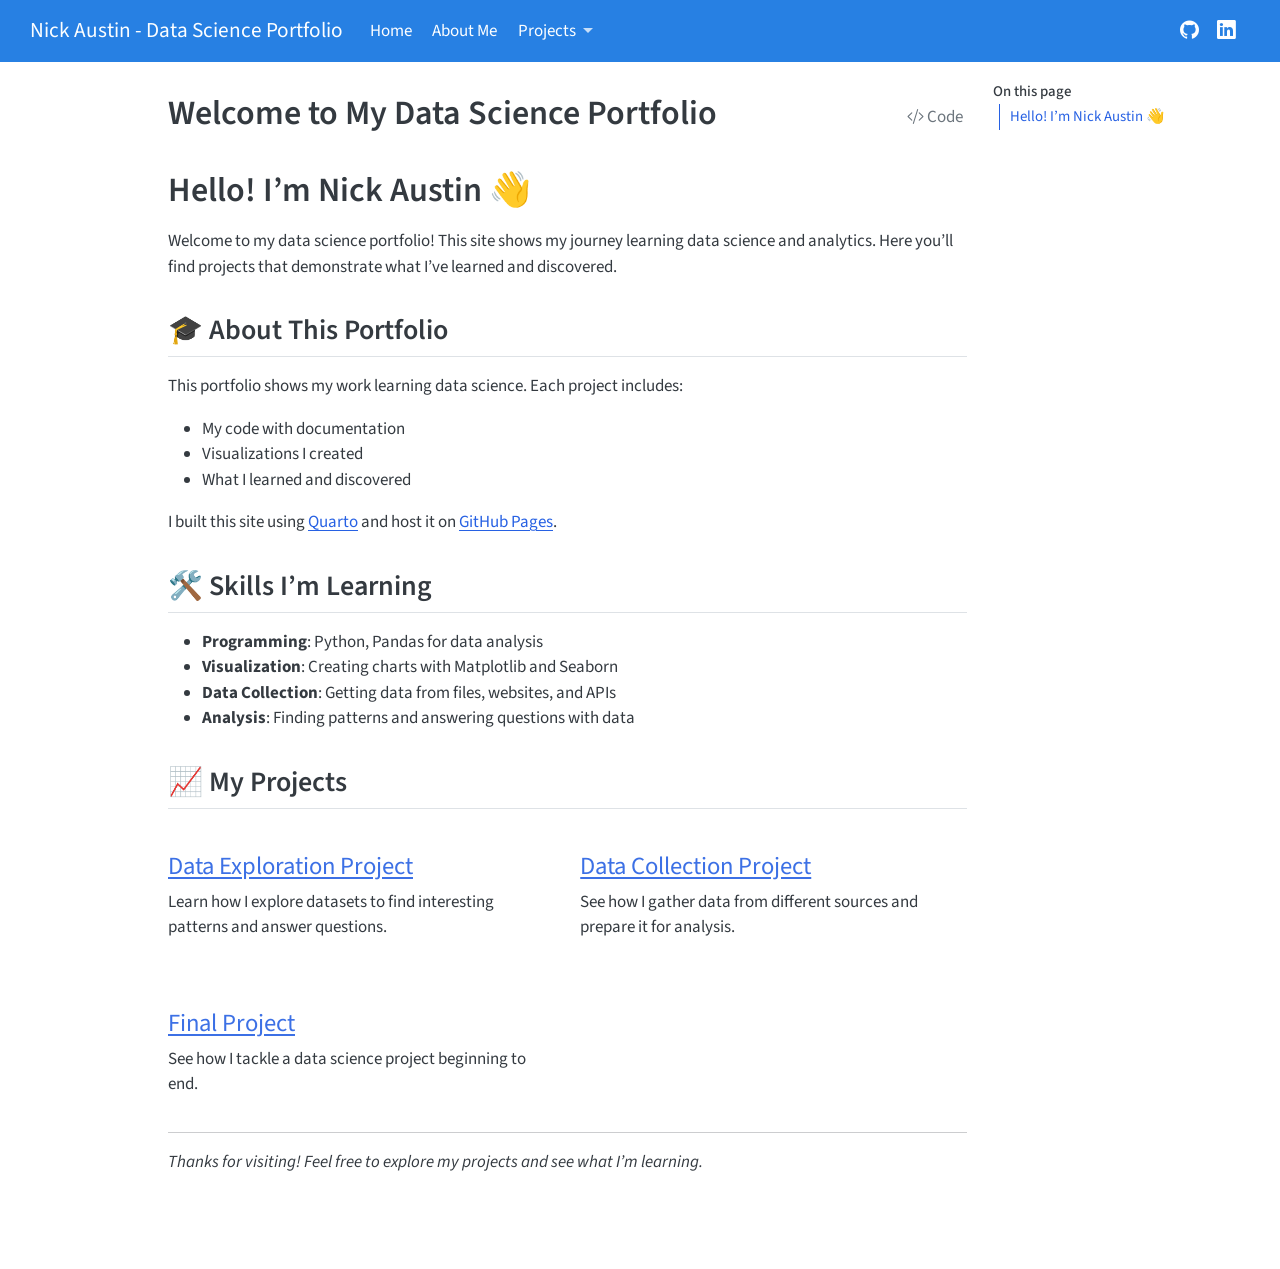
==== commit 84a674b7: "about me complete" ====
--- a/docs/index.html
+++ b/docs/index.html
@@ -185,7 +185,7 @@
     <h2 id="toc-title">On this page</h2>
    
   <ul>
-  <li><a href="#hello-im-your-name" id="toc-hello-im-your-name" class="nav-link active" data-scroll-target="#hello-im-your-name">Hello! I’m [Your Name] 👋</a>
+  <li><a href="#hello-im-nick-austin" id="toc-hello-im-nick-austin" class="nav-link active" data-scroll-target="#hello-im-nick-austin">Hello! I’m Nick Austin 👋</a>
   <ul class="collapse">
   <li><a href="#about-this-portfolio" id="toc-about-this-portfolio" class="nav-link" data-scroll-target="#about-this-portfolio">🎓 About This Portfolio</a></li>
   <li><a href="#skills-im-learning" id="toc-skills-im-learning" class="nav-link" data-scroll-target="#skills-im-learning">🛠️ Skills I’m Learning</a></li>
@@ -216,8 +216,8 @@
 </header>
 
 
-<section id="hello-im-your-name" class="level1">
-<h1>Hello! I’m [Your Name] 👋</h1>
+<section id="hello-im-nick-austin" class="level1">
+<h1>Hello! I’m Nick Austin 👋</h1>
 <p>Welcome to my data science portfolio! This site shows my journey learning data science and analytics. Here you’ll find projects that demonstrate what I’ve learned and discovered.</p>
 <section id="about-this-portfolio" class="level2">
 <h2 class="anchored" data-anchor-id="about-this-portfolio">🎓 About This Portfolio</h2>
@@ -719,7 +719,7 @@
 <span id="cb1-2"><a href="#cb1-2" aria-hidden="true" tabindex="-1"></a><span class="an">title:</span><span class="co"> "Welcome to My Data Science Portfolio"</span></span>
 <span id="cb1-3"><a href="#cb1-3" aria-hidden="true" tabindex="-1"></a><span class="co">---</span></span>
 <span id="cb1-4"><a href="#cb1-4" aria-hidden="true" tabindex="-1"></a></span>
-<span id="cb1-5"><a href="#cb1-5" aria-hidden="true" tabindex="-1"></a><span class="fu"># Hello! I'm [Your Name] 👋</span></span>
+<span id="cb1-5"><a href="#cb1-5" aria-hidden="true" tabindex="-1"></a><span class="fu"># Hello! I'm Nick Austin 👋</span></span>
 <span id="cb1-6"><a href="#cb1-6" aria-hidden="true" tabindex="-1"></a></span>
 <span id="cb1-7"><a href="#cb1-7" aria-hidden="true" tabindex="-1"></a>Welcome to my data science portfolio! This site shows my journey learning data science and analytics. Here you'll find projects that demonstrate what I've learned and discovered.</span>
 <span id="cb1-8"><a href="#cb1-8" aria-hidden="true" tabindex="-1"></a></span>
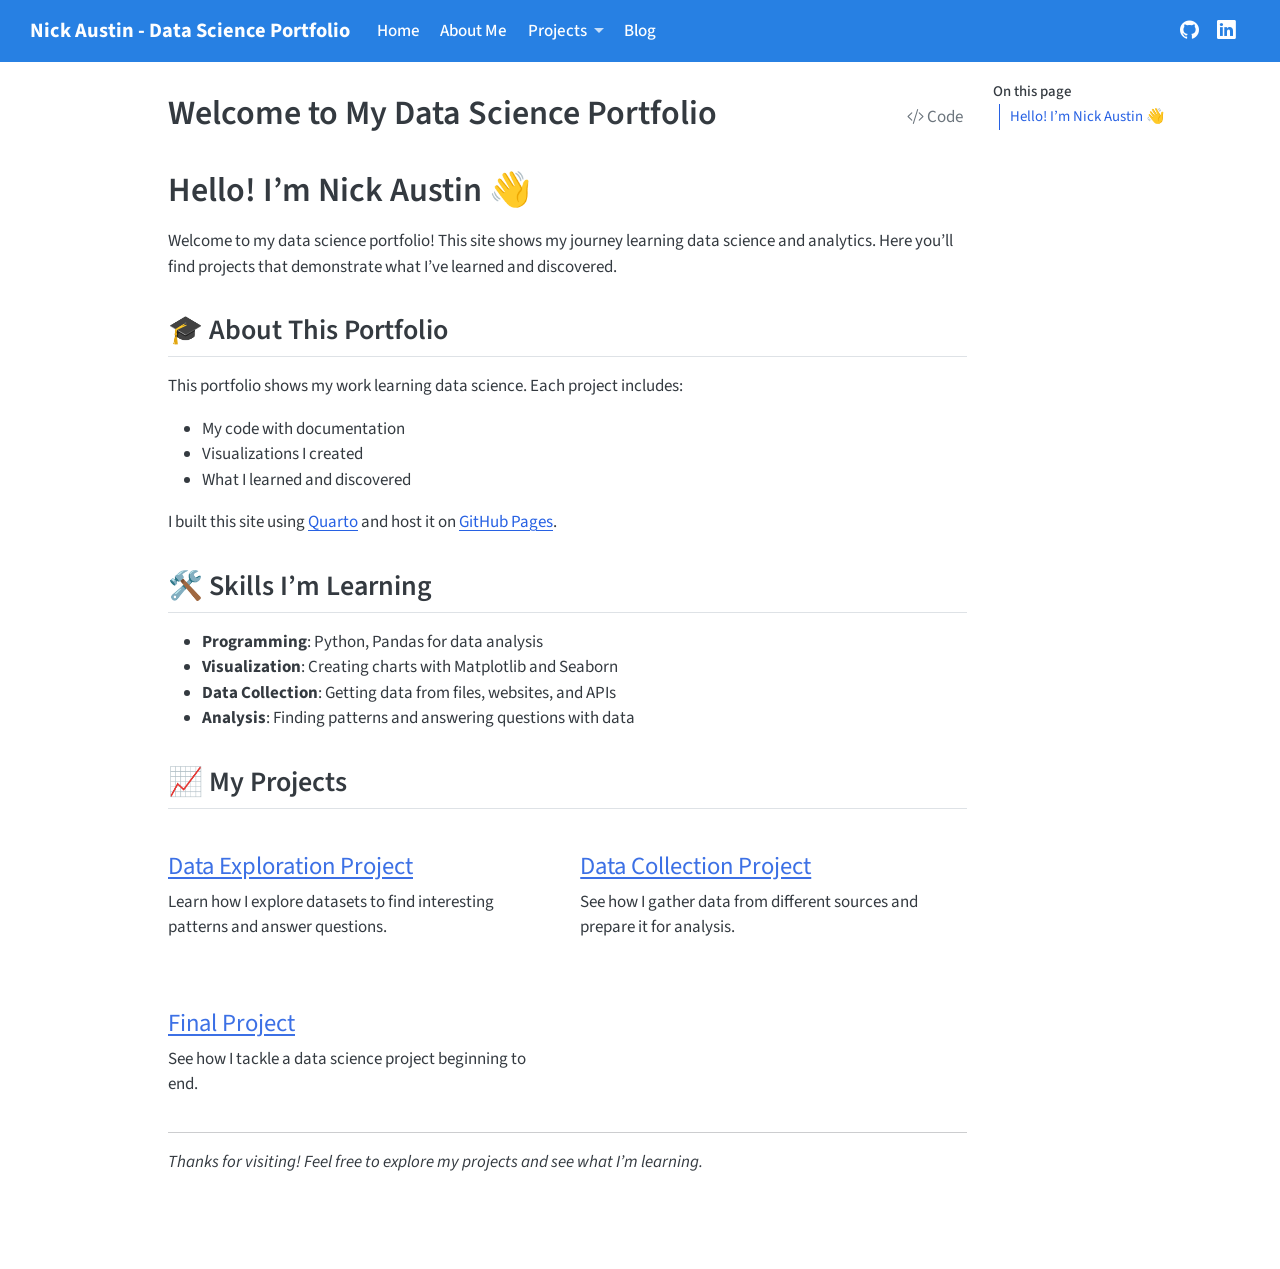
==== commit 141b346c: "tutorial blog" ====
--- a/docs/index.html
+++ b/docs/index.html
@@ -157,6 +157,10 @@
   </li>  
     </ul>
   </li>
+  <li class="nav-item">
+    <a class="nav-link" href="./blog.html"> 
+<span class="menu-text">Blog</span></a>
+  </li>  
 </ul>
             <ul class="navbar-nav navbar-nav-scroll ms-auto">
   <li class="nav-item compact">
@@ -165,7 +169,7 @@
 <span class="menu-text"></span></a>
   </li>  
   <li class="nav-item compact">
-    <a class="nav-link" href="https://linkedin.com/in/your-profile"> <i class="bi bi-linkedin" role="img">
+    <a class="nav-link" href="https://linkedin.com/in/nick-austin-bb4b23234"> <i class="bi bi-linkedin" role="img">
 </i> 
 <span class="menu-text"></span></a>
   </li>  
--- a/docs/styles.css
+++ b/docs/styles.css
@@ -0,0 +1,165 @@
+/* Custom CSS for the portfolio site */
+
+/* Color scheme - customize these to match your preferences */
+:root {
+  --primary-color: #2E86AB;
+  --secondary-color: #A23B72;
+  --accent-color: #F18F01;
+  --text-color: #333;
+  --light-gray: #f8f9fa;
+  --border-color: #dee2e6;
+}
+
+/* Navigation customizations */
+.navbar-brand {
+  font-weight: bold;
+  font-size: 1.2rem;
+}
+
+.navbar-nav .nav-link {
+  font-weight: 500;
+}
+
+/* Homepage customizations */
+.hero-section {
+  padding: 3rem 0;
+  background: linear-gradient(135deg, var(--primary-color) 0%, var(--secondary-color) 100%);
+  color: white;
+  margin-bottom: 2rem;
+}
+
+/* Project cards */
+.project-card {
+  border: 1px solid var(--border-color);
+  border-radius: 8px;
+  padding: 1.5rem;
+  margin-bottom: 1.5rem;
+  transition: box-shadow 0.3s ease;
+}
+
+.project-card:hover {
+  box-shadow: 0 4px 8px rgba(0,0,0,0.1);
+}
+
+.project-card h3 {
+  color: var(--primary-color);
+  margin-bottom: 1rem;
+}
+
+/* Skills section */
+.skills-grid {
+  display: grid;
+  grid-template-columns: repeat(auto-fit, minmax(200px, 1fr));
+  gap: 1rem;
+  margin: 2rem 0;
+}
+
+.skill-category {
+  background: var(--light-gray);
+  padding: 1rem;
+  border-radius: 8px;
+  border-left: 4px solid var(--primary-color);
+}
+
+.skill-category h4 {
+  color: var(--primary-color);
+  margin-bottom: 0.5rem;
+}
+
+/* Code blocks */
+.sourceCode {
+  border-radius: 6px;
+  border: 1px solid var(--border-color);
+}
+
+/* Figures and plots */
+.figure {
+  text-align: center;
+  margin: 2rem 0;
+}
+
+.figure img {
+  max-width: 100%;
+  height: auto;
+  border-radius: 6px;
+  box-shadow: 0 2px 4px rgba(0,0,0,0.1);
+}
+
+.figure-caption {
+  font-style: italic;
+  color: #666;
+  margin-top: 0.5rem;
+}
+
+/* Profile image helper */
+.profile-img-wrapper {
+  text-align: center; 
+  margin: 1.5rem 0;
+}
+
+.profile-img {
+  width: 250px;
+  max-width: 60%;
+  height: auto;
+  border-radius: 50%;
+  box-shadow: 0 4px 10px rgba(0,0,0,0.12);
+  display: inline-block;
+}
+
+/* Tables */
+.table {
+  margin: 1.5rem 0;
+}
+
+.table th {
+  background-color: var(--primary-color);
+  color: white;
+  border: none;
+}
+
+/* Callout boxes */
+.callout {
+  margin: 1.5rem 0;
+  padding: 1rem;
+  border-radius: 6px;
+  border-left: 4px solid var(--accent-color);
+  background-color: var(--light-gray);
+}
+
+.callout-title {
+  font-weight: bold;
+  color: var(--accent-color);
+  margin-bottom: 0.5rem;
+}
+
+/* Footer */
+.footer {
+  margin-top: 3rem;
+  padding: 2rem 0;
+  border-top: 1px solid var(--border-color);
+  text-align: center;
+  color: #666;
+}
+
+/* Responsive adjustments */
+@media (max-width: 768px) {
+  .hero-section {
+    padding: 2rem 0;
+  }
+  
+  .skills-grid {
+    grid-template-columns: 1fr;
+  }
+}
+
+/* Print styles */
+@media print {
+  .navbar, .footer {
+    display: none;
+  }
+  
+  .main-content {
+    margin: 0;
+    padding: 0;
+  }
+}
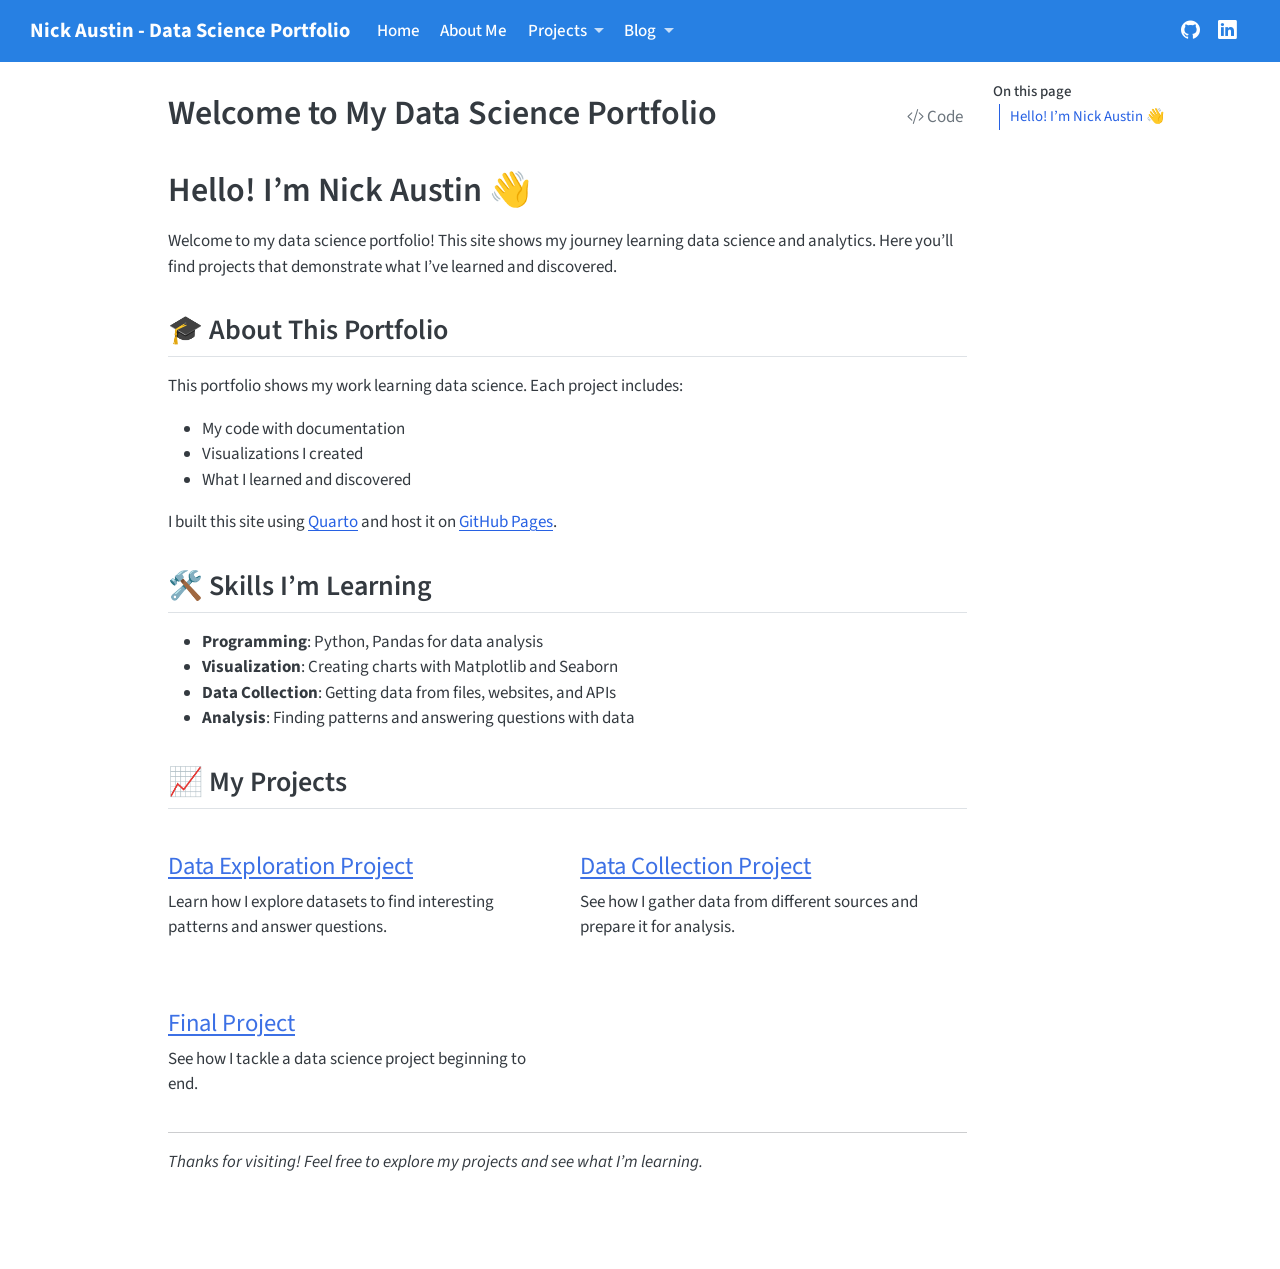
==== commit cb48d3f1: "render fix" ====
--- a/docs/index.html
+++ b/docs/index.html
@@ -157,10 +157,22 @@
   </li>  
     </ul>
   </li>
-  <li class="nav-item">
-    <a class="nav-link" href="./blog.html"> 
-<span class="menu-text">Blog</span></a>
-  </li>  
+  <li class="nav-item dropdown ">
+    <a class="nav-link dropdown-toggle" href="#" id="nav-menu-blog" role="link" data-bs-toggle="dropdown" aria-expanded="false">
+ <span class="menu-text">Blog</span>
+    </a>
+    <ul class="dropdown-menu" aria-labelledby="nav-menu-blog">    
+        <li>
+    <a class="dropdown-item" href="./blog.html">
+ <span class="dropdown-text">Tutorial Blog</span></a>
+  </li>  
+        <li><hr class="dropdown-divider"></li>
+        <li>
+    <a class="dropdown-item" href="./dataacquisition_blog.html">
+ <span class="dropdown-text">Data Acquisition</span></a>
+  </li>  
+    </ul>
+  </li>
 </ul>
             <ul class="navbar-nav navbar-nav-scroll ms-auto">
   <li class="nav-item compact">
